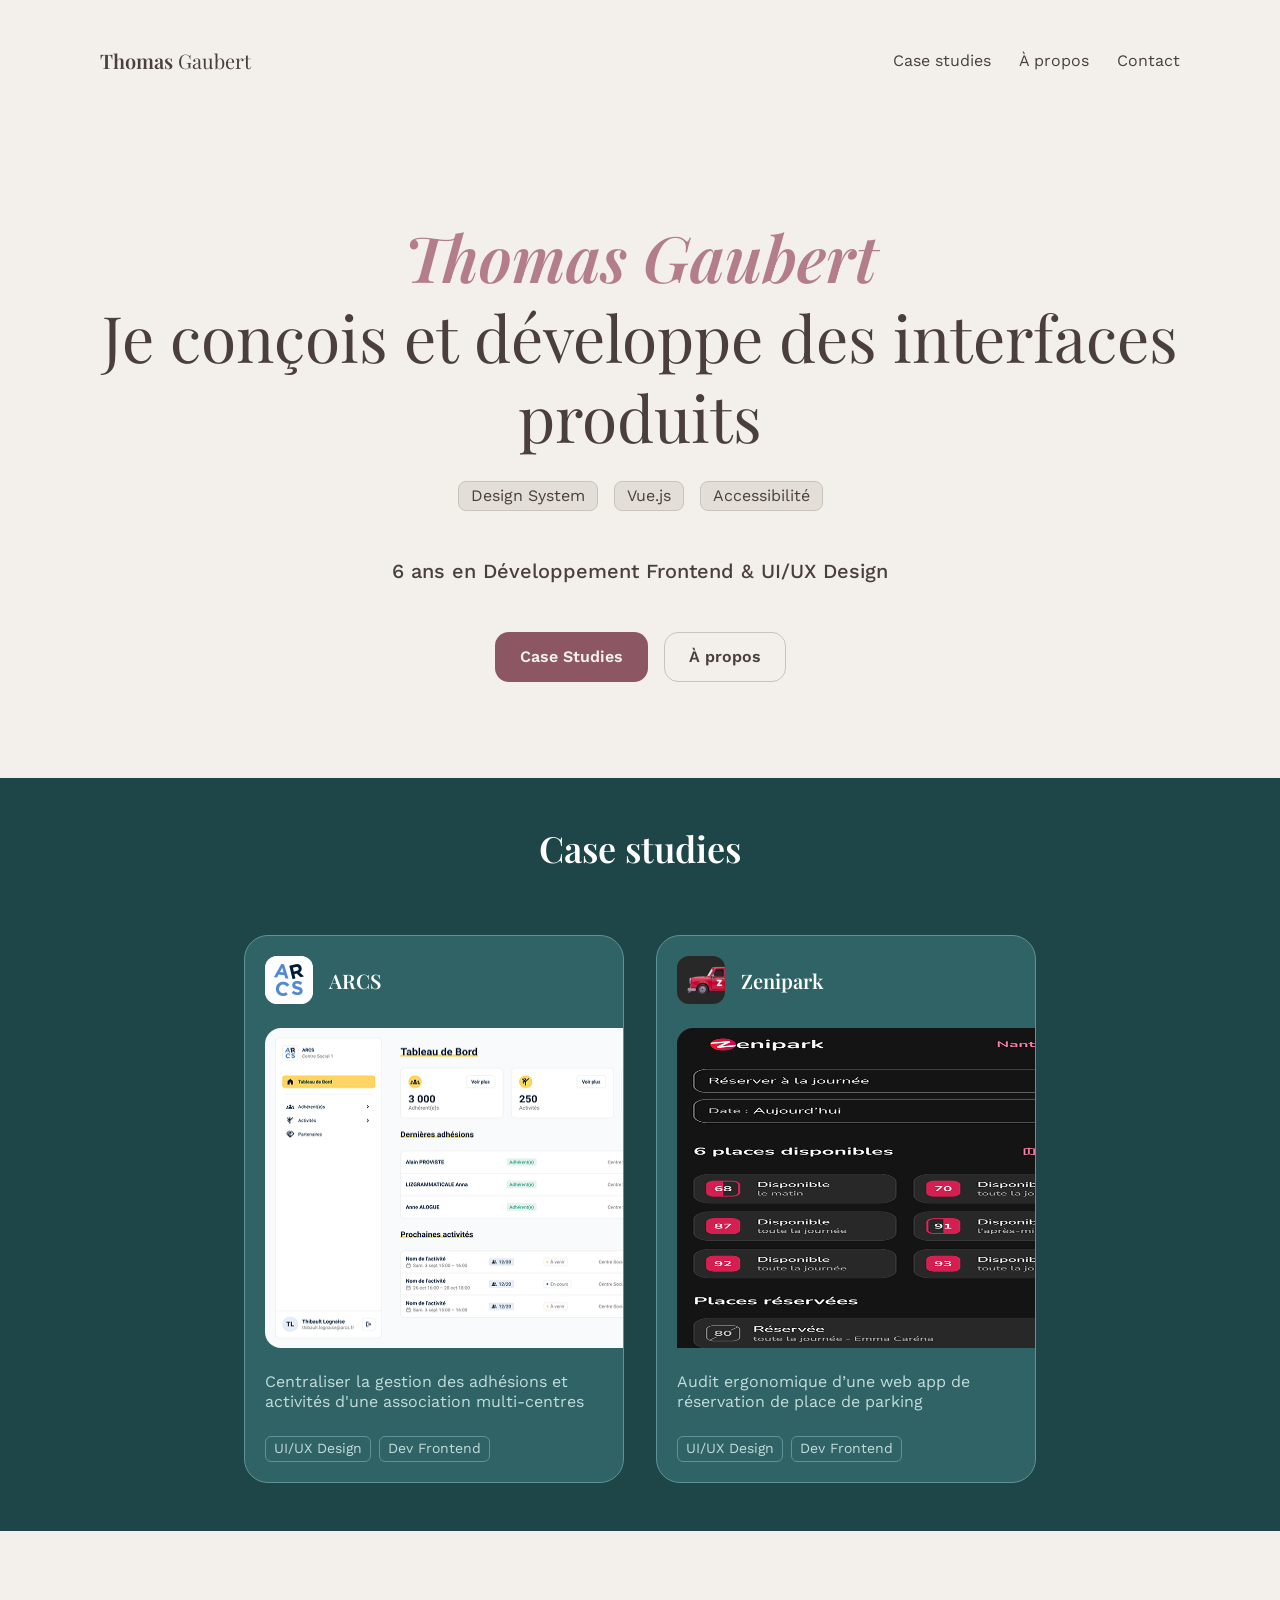
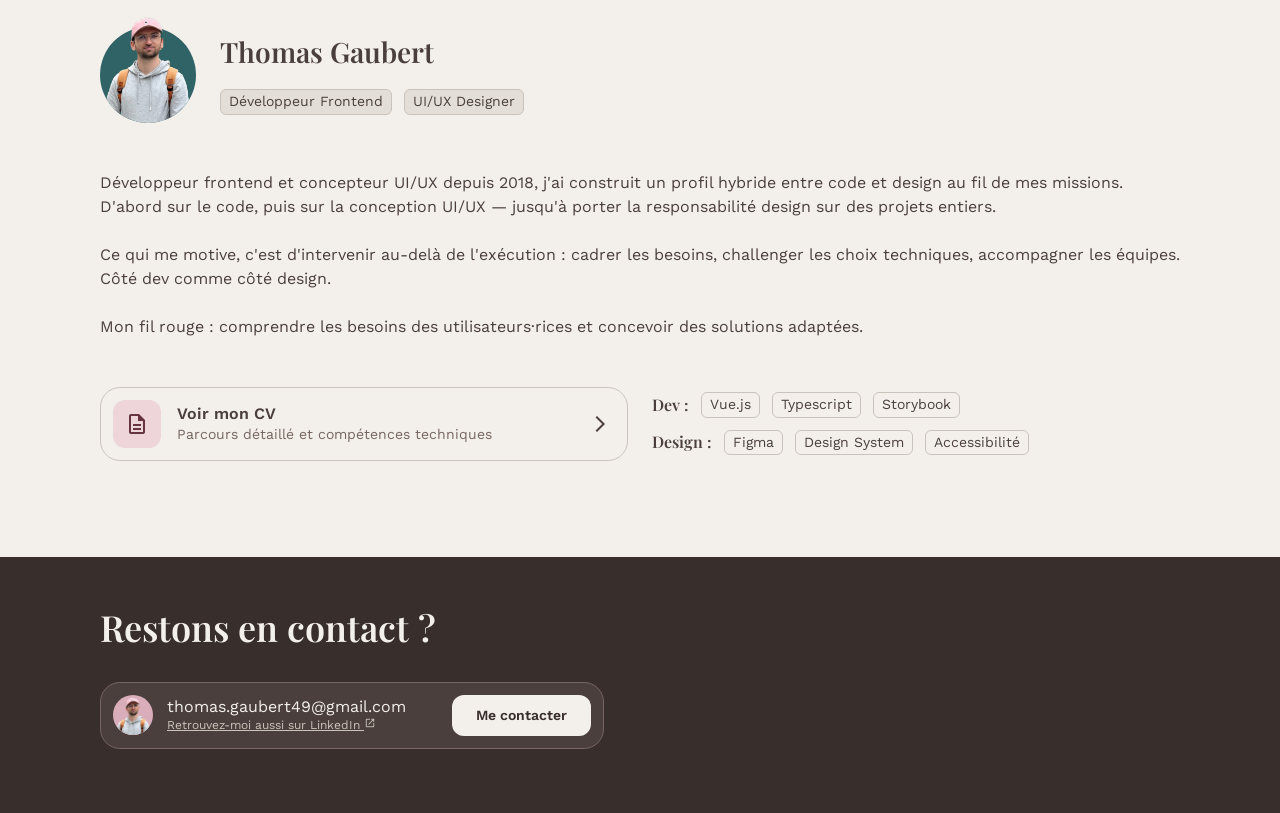
==== index.html @ 0857703d "Initial commit" ====
<!DOCTYPE html>
<html lang="fr">
	<head>
		<meta charset="UTF-8">
		<meta content="width=device-width, initial-scale=1.0" name="viewport">
		<title>Thomas Gaubert — Développeur Frontend & UI/UX Designer</title>
		<meta
			content="Je conçois et développe des interfaces produits. Design System, Vue.js, Accessibilité. 6 ans en Développement Frontend & UI/UX Design."
			name="description">
		<link href="https://fonts.googleapis.com" rel="preconnect">
		<link crossorigin href="https://fonts.gstatic.com" rel="preconnect">
		<link
			href="https://fonts.googleapis.com/css2?family=Work+Sans:ital,wght@0,400;0,500;0,600;0,700;1,400&family=Playfair+Display:ital,wght@0,400;0,600;0,700;1,400;1,600;1,700&display=swap"
			rel="stylesheet">
		<link href="https://fonts.googleapis.com/css2?family=Material+Symbols+Outlined" rel="stylesheet"/>
		
		<!-- Stylesheets -->
		<link href="css/global.css" rel="stylesheet">
		<link href="css/tag.css" rel="stylesheet">
		<link href="css/navigation.css" rel="stylesheet">
		<link href="css/hero.css" rel="stylesheet">
		<link href="css/case-studies.css" rel="stylesheet">
		<link href="css/about.css" rel="stylesheet">
		<link href="css/contact.css" rel="stylesheet">
	</head>
	<body>
		
		<nav class="navigation">
			<a class="navigation__title" href="index.html">
				<span class="navigation__title__stress">Thomas</span>
				Gaubert
			</a>
			<div class="navigation__links">
				<a class="navigation__links__link" href="#case-studies">Case studies</a>
				<a class="navigation__links__link" href="#about">À propos</a>
				<a class="navigation__links__link" href="#contact">Contact</a>
			</div>
		</nav>
		
		<main>
			
			<article class="hero">
				<div class="hero__text">
					<h1 class="hero__title">
						<span class="hero__title__stress">Thomas Gaubert</span><br>
						Je conçois et développe des interfaces produits
					</h1>
					<div class="hero__tags">
						<div class="tag">Design System</div>
						<div class="tag">Vue.js</div>
						<div class="tag">Accessibilité</div>
					</div>
				</div>
				<div class="hero__subtitle">6 ans en Développement Frontend & UI/UX Design</div>
				<div class="hero__button-group">
					<a class="hero__btn -primary" href="#case-studies">Case Studies</a>
					<a class="hero__btn" href="#about">À propos</a>
				</div>
			</article>
			
			<article class="case-studies" id="case-studies" style="background-color: var(--teal-600);">
				<h2 class="case-studies__title">Case studies</h2>
				<div class="case-studies__row">
					
					<a class="case-study" href="./pages/arcs.html">
						<div class="case-study__header">
							<img alt="logo ARCS" class="case-study__logo" src="./assets/arcs-logo.png">
							ARCS
						</div>
						<div class="case-study__screens">
							<img alt="ARCS - écran tableau de bord" class="case-study__screen" src="./assets/arcs-screen.png"/>
						</div>
						<p class="case-study__description">
							Centraliser la gestion des adhésions et activités d'une association
							multi-centres
						</p>
						<div class="case-study__tags">
							<div class="tag">UI/UX Design</div>
							<div class="tag">Dev Frontend</div>
						</div>
					</a>
					
					<a class="case-study" href="./pages/zenipark.html">
						<div class="case-study__header">
							<img alt="logo Zenipark" class="case-study__logo" src="./assets/zenipark-logo.png">
							Zenipark
						</div>
						<div class="case-study__screens">
							<img alt="Zenipark - écran de réservation des places de parking" class="case-study__screen"
							     src="./assets/zenipark-screen-1.png"/>
							<img alt="Zenipark - formulaire pour réserver une place" class="case-study__screen"
							     src="./assets/zenipark-screen-2.png"/>
						</div>
						<p class="case-study__description">
							Audit ergonomique d’une web app de réservation de place de parking
						</p>
						<div class="case-study__tags">
							<div class="tag">UI/UX Design</div>
							<div class="tag">Dev Frontend</div>
						</div>
					</a>
				
				</div>
			</article>
			
			<article class="about" id="about">
				<div class="about__header">
					<div class="about__header__img">
						<img alt="Photo de Thomas" src="assets/thomas.png">
					</div>
					<div class="about__header__text">
						<h2 class="about__title">Thomas Gaubert</h2>
						<div class="about__header__tags">
							<div class="tag">Développeur Frontend</div>
							<div class="tag">UI/UX Designer</div>
						</div>
					</div>
				</div>
				
				<div class="about__content">
					<p>
						Développeur frontend et concepteur UI/UX depuis 2018, j'ai construit un profil hybride entre code et design
						au fil de mes missions. D'abord sur le code, puis sur la conception UI/UX — jusqu'à porter la responsabilité
						design sur des projets entiers.
					</p>
					<p>
						Ce qui me motive, c'est d'intervenir au-delà de l'exécution : cadrer les besoins, challenger les choix
						techniques, accompagner les équipes. Côté dev comme côté design.
					</p>
					<p>
						Mon fil rouge : comprendre les besoins des utilisateurs·rices et concevoir des solutions adaptées.
					</p>
				</div>
				
				<div class="about__footer">
					<a class="cv-btn" href="assets/cv.pdf" role="link" tabindex="0" target="_blank">
						<div class="cv-btn__icon">
							<span class="material-symbols-outlined">description</span>
						</div>
						<div class="cv-btn__text">
							<p class="cv-btn__text__title">
								Voir mon CV
							</p>
							<p class="cv-btn__text__subtitle">
								Parcours détaillé et compétences techniques
							</p>
						</div>
						<span class="cv-btn__arrow material-symbols-outlined">arrow_forward_ios</span>
					</a>
					
					<div class="about__skills">
						<div class="about__skills__row">
							Dev :
							<div class="tag -secondary">Vue.js</div>
							<div class="tag -secondary">Typescript</div>
							<div class="tag -secondary">Storybook</div>
						</div>
						
						<div class="about__skills__row">
							Design :
							<div class="tag -secondary">Figma</div>
							<div class="tag -secondary">Design System</div>
							<div class="tag -secondary">Accessibilité</div>
						</div>
					</div>
				
				</div>
			</article>
		
		</main>
		
		<footer class="contact" id="contact">
			<h2 class="contact__title">Restons en contact ?</h2>
			<div class="contact__card">
				<img alt="Photo de Thomas" class="contact__card__img" src="assets/thomas.png">
				<div class="contact__card_details">
					<p>thomas.gaubert49@gmail.com</p>
					<a class="contact__card_details__link" href="http://www.linkedin.com/in/thomas-gaubert" target="_blank">Retrouvez-moi
						aussi sur LinkedIn
						<span class="material-symbols-outlined">open_in_new</span>
					</a>
				</div>
				<a class="contact__card__btn" href="mailto:thomas.gaubert49@gmail.com">Me contacter</a>
			</div>
		</footer>
	
	</body>
</html>
---- css/global.css ----
:root {
  /* Teal — Primary */
  --teal-100: #E8F2F2;
  --teal-200: #C4DCDD;
  --teal-300: #96BFC1;
  --teal-400: #5E9497;
  --teal-500: #2F6365;
  --teal-600: #1E4547;
  --teal-700: #122A2B;
  --teal-800: #091516;
  --teal-900: #040B0C;
  
  /* Rose — Accent */
  --rose-100: #F7EFF1;
  --rose-200: #EDD5DA;
  --rose-300: #D9AEBA;
  --rose-400: #C8909F;
  --rose-500: #B37D8B;
  --rose-600: #8C5663;
  --rose-700: #663540;
  --rose-800: #401C24;
  --rose-900: #200D12;
  
  /* Neutral — Warm crème to dark (adjusted ramp) */
  --white: #FFFFFF;
  --neutral-100: #F3F0EC;
  --neutral-200: #E3DED7;
  --neutral-300: #CAC3BB;
  --neutral-400: #AEA49E;
  --neutral-500: #91847C;
  --neutral-600: #766560;
  --neutral-700: #5A4D49;
  --neutral-800: #4A3F3C;
  --neutral-900: #382E2C;
  
  
  /* Typography */
  --font-serif: 'Playfair Display', Georgia, serif;
  --font-sans: 'Work Sans', system-ui, -apple-system, sans-serif;
  --semibold: 600;
}

/* --- Reset & Base --- */
*, *::before, *::after {
  box-sizing: border-box;
  margin: 0;
  padding: 0;
}

html {
  scroll-behavior: smooth;
  font-size: 1rem;
  line-height: 1.25 !important;
}

body {
  font-family: var(--font-sans);
  background: var(--neutral-100);
  color: var(--neutral-800);
}

a {
  text-decoration: none;
}

a, a:hover, a:visited, a:active {
  color: unset;
}

a, button, [role="button"] {
  outline: 3px solid transparent;
  outline-offset: 2px;
}

a:focus-visible, button:focus-visible, [role="button"]:focus-visible {
  outline-color: var(--rose-500);
}

article > div {
  max-width: 1080px;
}
---- css/tag.css ----
.tag {
  font-family: var(--font-sans);
  font-weight: normal;
  padding: .1875rem 0.5rem;
  border: 1px solid var(--neutral-300);
  background-color: var(--neutral-200);
  font-size: 0.875rem;
  border-radius: 0.375rem;
  text-align: center;
}

.tag.-secondary {
  background-color: unset;
}
---- css/navigation.css ----
.navigation {
  display: flex;
  justify-content: space-between;
  align-items: center;
  padding: 3rem 6rem;
  max-width: calc(1080px + 12rem);
  margin: 0 auto;
  width: 100%;
}

.navigation__title {
  font-family: var(--font-serif);
  font-size: 1.25rem;
  font-weight: 100;
  transition: .3s;
}

.navigation__title__stress {
  font-weight: var(--semibold);
}

.navigation__title:hover {
  color: var(--rose-500)
}

.navigation__title:active {
  color: var(--rose-600)
}

.navigation__links {
  display: flex;
  gap: 1.75rem;
}

.navigation__links__link {
  position: relative;
  transition: .3s;
  
  &:before {
    content: "";
    display: block;
    position: absolute;
    top: calc(100% + .25rem);
    left: 0;
    height: 2px;
    width: 0;
    background-color: var(--neutral-800);
    transition: .3s;
  }
}

.navigation__links__link:hover {
  color: var(--rose-500);
  
  &:before {
    width: 100%;
    background-color: var(--rose-500);
  }
}

.navigation__links__link:active {
  color: var(--rose-600);
  
  &:before {
    background-color: var(--rose-600);
  }
}

@media (max-width: 768px) {
  .navigation {
    display: none;
  }
}
---- css/hero.css ----
.hero {
  display: flex;
  flex-direction: column;
  align-items: center;
  gap: 3rem;
  padding: 6rem;
}

.hero__text {
  display: flex;
  flex-direction: column;
  align-items: center;
  gap: 1.5rem;
}

.hero__title {
  font-family: var(--font-serif);
  font-size: 4rem;
  font-weight: 200;
  text-align: center;
}

.hero__title__stress {
  color: var(--rose-500);
  font-style: italic;
  font-weight: var(--semibold);
}

.hero__subtitle {
  font-size: 1.25rem;
  font-weight: 500;
  text-align: center;
}

.hero__tags {
  display: flex;
  gap: 1rem;
}

.hero__tags .tag {
  padding: .25rem .75rem;
  border-radius: .5rem;
  font-size: 1rem;
}

.hero__button-group {
  display: flex;
  gap: 1rem;
}

.hero__btn {
  padding: .875rem 1.5rem;
  border: 1px solid var(--neutral-300);
  border-radius: .875rem;
  font-size: 1rem;
  font-weight: var(--semibold);
  transition: .3s;
}

.hero__btn:hover {
  background-color: var(--neutral-200);
}

.hero__btn:active {
  border-color: var(--neutral-400);
  background-color: var(--neutral-300);
}

.hero__btn.-primary {
  background-color: var(--rose-600);
  color: var(--neutral-100);
  border-color: transparent;
}

.hero__btn.-primary:hover {
  background-color: var(--rose-500);
}

.hero__btn.-primary:active {
  background-color: var(--rose-700);
}

@media (max-width: 768px) {
  .hero {
    padding: 3rem 1.5rem;
  }
  
  .hero__title {
    font-size: 1.8rem;
  }
  
  .hero__subtitle {
    font-size: 1rem;
  }
  
  .hero__tags {
    gap: .5rem;
    flex-wrap: wrap;
    justify-content: center;
  }
  
  .hero__tags .tag {
    padding: .1875rem 0.5rem;
    font-size: 0.875rem;
    border-radius: 0.375rem;
  }
  
  .hero__button-group {
    flex-wrap: wrap;
    justify-content: center;
    gap: .75rem;
  }
  
  .hero__btn {
    padding: .75rem 1.5rem;
    border-radius: .75rem;
    font-size: .875rem;
  }
  
}
---- css/case-studies.css ----
.case-studies {
  display: flex;
  flex-direction: column;
  align-items: center;
  justify-content: center;
  padding: 3rem;
  gap: 4rem;
  color: var(--white)
}

.case-studies__title {
  font-family: var(--font-serif);
  font-size: 2.25rem;
  font-weight: var(--semibold);
}

.case-studies__row {
  max-width: 1080px;
  margin: 0 auto;
  width: 100%;
  display: flex;
  gap: 2rem;
  flex-wrap: wrap;
  justify-content: center;
}

.case-study {
  display: flex;
  flex-direction: column;
  gap: 1.5rem;
  width: min(380px, 100%);
  border: 1px solid var(--teal-400);
  background-color: var(--teal-500);
  border-radius: 1.5rem;
  padding: 1.25rem;
  transition: .3s;
  overflow: hidden;
  cursor: pointer;
}

.case-study:hover {
  transform: translateY(-.25rem);
  background-color: var(--teal-400);
  border-color: var(--teal-300);
}

.case-study:hover .tag {
  border-color: var(--teal-300);
}

.case-study:active {
  transform: translateY(0);
  background-color: var(--teal-500);
  border-color: var(--teal-400);
}

.case-study__header {
  display: flex;
  align-items: center;
  gap: 1rem;
  font-family: var(--font-serif);
  font-weight: var(--semibold);
  font-size: 1.25rem;
}

.case-study__logo {
  background-color: var(--white);
  color: var(--teal-500);
  font-size: 1rem;
  font-weight: normal;
  font-family: var(--font-sans);
  height: 3rem;
  width: 3rem;
  border-radius: .75rem;
}

.case-study__screens {
  display: flex;
  justify-items: flex-start;
  flex-shrink: 0;
  gap: 1.5rem;
  height: 320px;
}

.case-study__screen {
  border-radius: 1rem;
  flex-shrink: 0;
}

.case-study__description {
  font-size: 1rem;
  color: var(--teal-200);
  flex-grow: 1;
}

.case-study__tags {
  display: flex;
  gap: .5rem;
}

.case-study__tags .tag {
  background-color: unset;
  border-color: var(--teal-400);
  color: var(--teal-200);
  transition: .3s;
  text-align: left;
}

.case-study:nth-child(2) .case-study__screen {
  border-radius: 1rem 1rem 0 0;
}

@media (max-width: 768px) {
  
  .case-studies {
    padding: 3rem 1.5rem;
    gap: 2rem;
  }
  
  .case-studies__title {
    font-size: 1.5rem;
  }
  
  .case-study {
    padding: .8rem;
    border-radius: 1.25rem;
  }
  
  .case-study__screens {
    display: none;
  }
}
---- css/about.css ----
.about {
  display: flex;
  flex-direction: column;
  align-items: center;
  gap: 3rem;
  padding: 6rem;
}

.about__header {
  width: 100%;
  display: flex;
  align-items: center;
  gap: 1.5rem
}

.about__header__img {
  display: flex;
  background-color: var(--teal-500);
  justify-content: center;
  align-items: flex-end;
  height: 6rem;
  width: 6rem;
  border-radius: 3rem;
}

.about__header__img img {
  height: 7rem;
  width: 6rem;
  object-fit: cover;
  object-position: top center;
  border-bottom-left-radius: 3rem;
  border-bottom-right-radius: 3rem;
}

.about__header__text {
  display: flex;
  flex-direction: column;
  gap: 1.25rem
}

.about__title {
  font-family: var(--font-serif);
  font-size: 1.75rem;
  font-weight: var(--semibold);
}

.about__header__tags {
  display: flex;
  gap: .75rem;
}

.about__content {
  display: flex;
  flex-direction: column;
  gap: 1.5rem;
}

.about__content p {
  line-height: 1.5;
}

.about__footer {
  width: 100%;
  display: flex;
  flex-wrap: wrap;
  gap: 1.5rem;
  align-items: center;
  
}

.cv-btn {
  flex: 1 1 24rem;
  display: flex;
  align-items: center;
  gap: 1rem;
  border: 1px solid var(--neutral-300);
  border-radius: 1.25rem;
  padding: .75rem 1rem .75rem .75rem;
  cursor: pointer;
  transition: .3s;
}

.cv-btn:hover {
  background-color: var(--neutral-200);
}

.cv-btn:hover .cv-btn__icon {
  background-color: var(--rose-300);
}

.cv-btn:active {
  border-color: var(--neutral-400);
  background-color: var(--neutral-300);
}

.cv-btn:active .cv-btn__icon {
  background-color: var(--rose-400);
}

.cv-btn__icon {
  flex-shrink: 0;
  display: flex;
  align-items: center;
  justify-content: center;
  height: 3rem;
  width: 3rem;
  border-radius: .75rem;
  background-color: var(--rose-200);
  transition: .3s;
}

.cv-btn__icon [class^="material-"] {
  color: var(--rose-700);
}

.cv-btn__text {
  display: flex;
  flex-direction: column;
  gap: .125rem;
  width: 100%;
}

.cv-btn__text__title {
  font-weight: var(--semibold);
}

.cv-btn__text__subtitle {
  font-size: .875rem;
  color: var(--neutral-600);
}

.cv-btn__arrow {
  font-size: 1.25rem;
}

.about__skills {
  flex: 1 1 24rem;
  display: flex;
  flex-direction: column;
  gap: .75rem
}

.about__skills__row {
  display: flex;
  align-items: center;
  flex-wrap: wrap;
  gap: .75rem;
  font-family: var(--font-serif);
  font-weight: var(--semibold);
}

@media (max-width: 768px) {
  .about {
    padding: 3rem 1.5rem;
  }
  
  .about__header {
    align-items: flex-start;
    flex-direction: column;
    gap: 1rem;
  }
  
  .about__header__text {
    gap: .5rem;
  }
}
---- css/contact.css ----
.contact {
  display: flex;
  flex-direction: column;
  align-items: flex-start;
  gap: 2rem;
  background-color: var(--neutral-900);
  padding: 3rem 6rem 4rem 6rem;
  color: var(--neutral-100);
}

.contact__title {
  font-family: var(--font-serif);
  font-size: 2.25rem;
  font-weight: var(--semibold);
  max-width: 1080px;
  margin: 0 auto;
  width: 100%;
}

.contact__card {
  display: flex;
  align-items: center;
  gap: .875rem;
  padding: .75rem;
  border-radius: 1.25rem;
  background-color: var(--neutral-800);
  border: 1px solid var(--neutral-600);
  max-width: 1080px;
  margin: 0 max(0px, calc(50% - 540px));
}

.contact__card__img {
  background-color: var(--rose-300);
  height: 2.5rem;
  width: 2.5rem;
  border-radius: 1.25rem;
  object-fit: cover;
  object-position: top center;
}

.contact__card_details {
  display: flex;
  flex-direction: column;
  padding-right: 2rem;
}

.contact__card_details__link {
  text-decoration: underline;
  color: var(--neutral-300) !important;
  font-size: .75rem;
  transition: .1s;
}

.contact__card_details__link [class^="material-"] {
  font-size: inherit;
}

.contact__card_details__link:hover {
  color: var(--neutral-100) !important;
}

.contact__card__btn {
  padding: .75rem 1.5rem;
  border-radius: .75rem;
  background-color: var(--neutral-100);
  color: var(--neutral-900);
  font-weight: var(--semibold);
  font-size: .875rem;
  transition: .3s;
}

.contact__card__btn:hover {
  background-color: var(--neutral-300);
  color: var(--neutral-900);
}

.contact__card__btn:active {
  color: var(--neutral-900);
  background-color: var(--neutral-400);
}


@media (max-width: 768px) {
  .contact {
    padding: 3rem 1.5rem;
  }
  
  .contact__title {
    font-size: 1.375rem;
  }
  
  .contact__card {
    padding: .675rem;
    flex-direction: column;
    align-items: flex-start;
    width: 100%;
    overflow: hidden;
  }
  
  .contact__card_details {
    width: 100%;
    overflow: hidden;
    padding-right: 0;
  }
  
  .contact__card_details p {
    font-size: .875rem;
    width: 100%;
  }
  
  .contact__card_details__link {
    font-size: .75rem;
  }
}
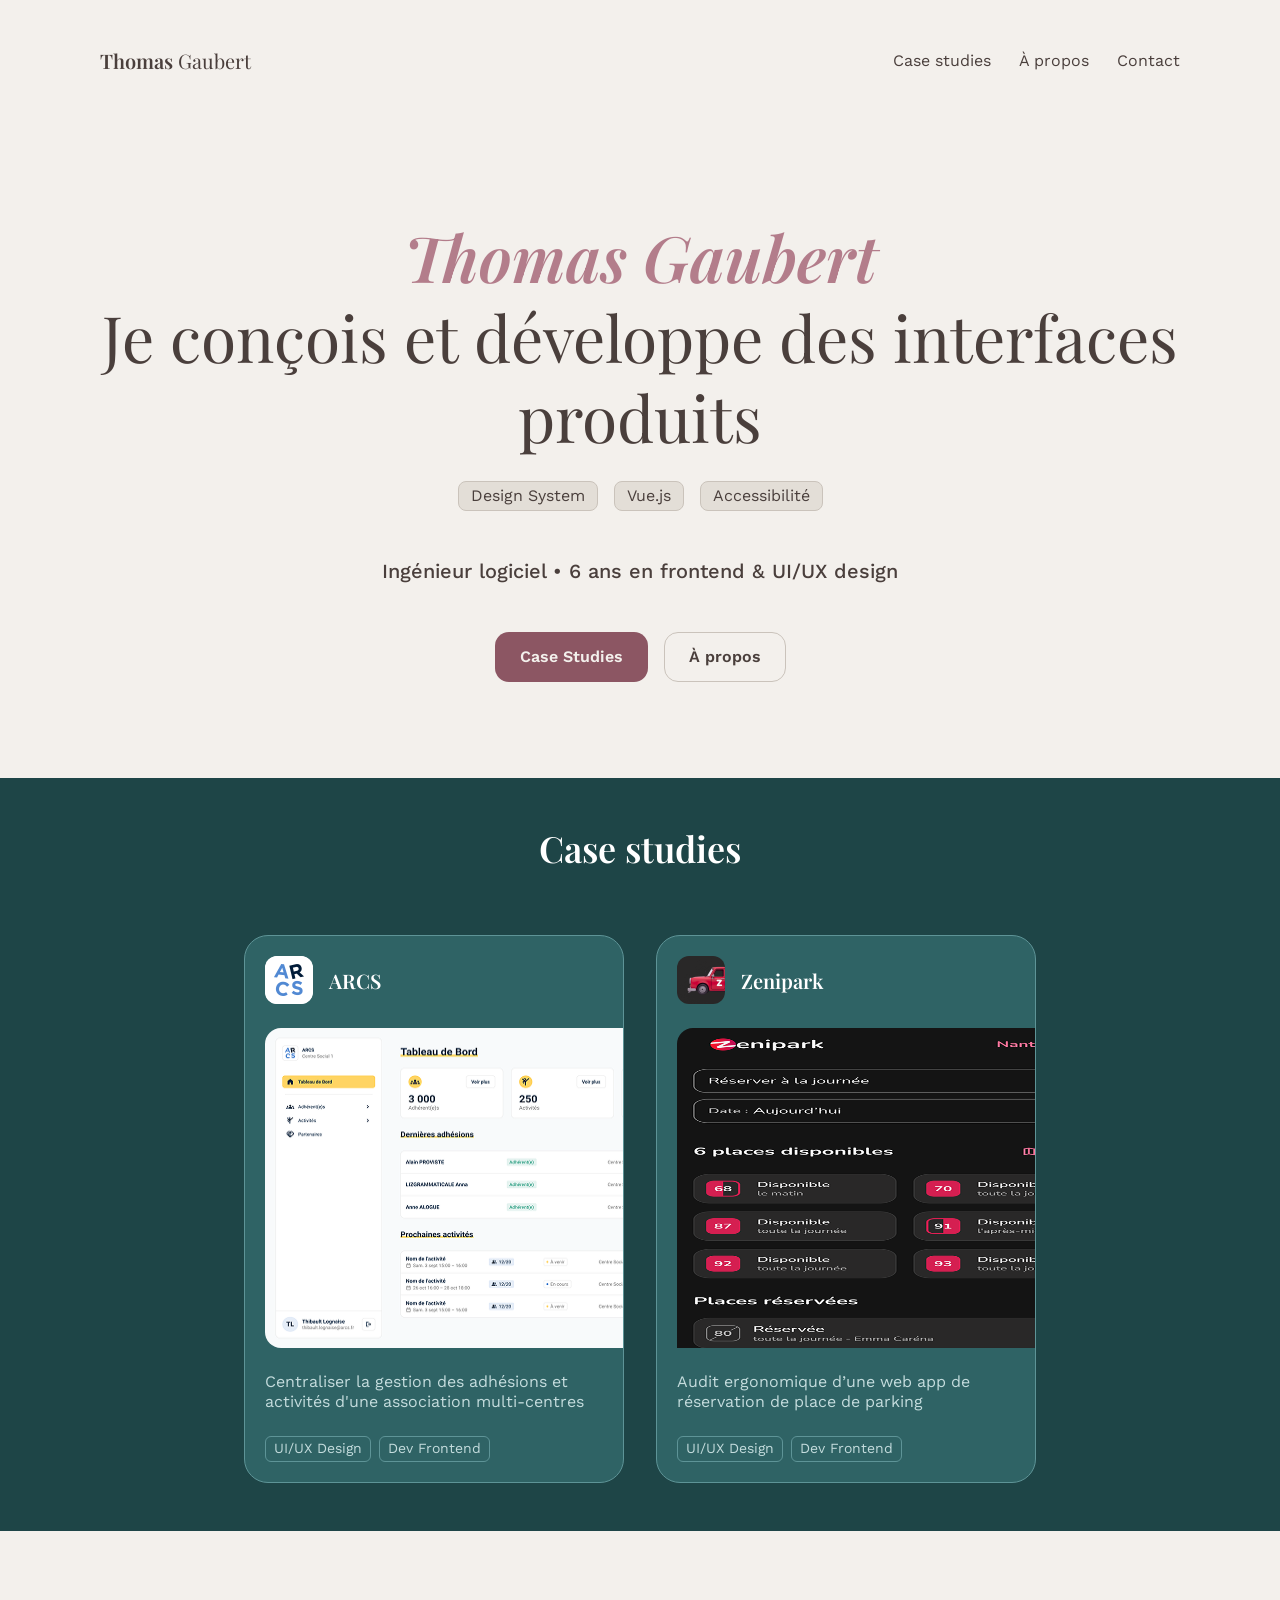
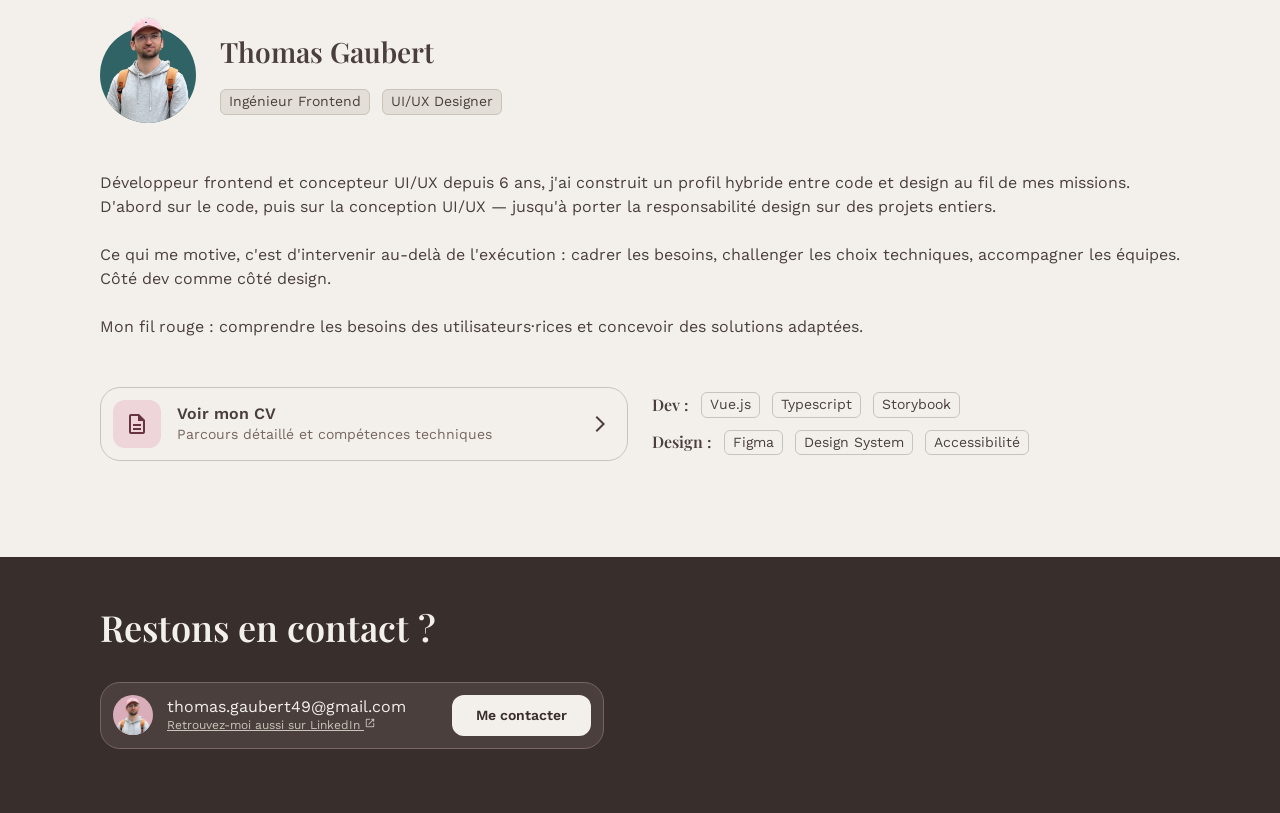
==== commit b210f2ec: "feat: update wording" ====
--- a/index.html
+++ b/index.html
@@ -51,7 +51,7 @@
 						<div class="tag">Accessibilité</div>
 					</div>
 				</div>
-				<div class="hero__subtitle">6 ans en Développement Frontend & UI/UX Design</div>
+				<div class="hero__subtitle">Ingénieur logiciel • 6 ans en frontend & UI/UX design</div>
 				<div class="hero__button-group">
 					<a class="hero__btn -primary" href="#case-studies">Case Studies</a>
 					<a class="hero__btn" href="#about">À propos</a>
@@ -111,7 +111,7 @@
 					<div class="about__header__text">
 						<h2 class="about__title">Thomas Gaubert</h2>
 						<div class="about__header__tags">
-							<div class="tag">Développeur Frontend</div>
+							<div class="tag">Ingénieur Frontend</div>
 							<div class="tag">UI/UX Designer</div>
 						</div>
 					</div>
@@ -119,7 +119,7 @@
 				
 				<div class="about__content">
 					<p>
-						Développeur frontend et concepteur UI/UX depuis 2018, j'ai construit un profil hybride entre code et design
+						Développeur frontend et concepteur UI/UX depuis 6 ans, j'ai construit un profil hybride entre code et design
 						au fil de mes missions. D'abord sur le code, puis sur la conception UI/UX — jusqu'à porter la responsabilité
 						design sur des projets entiers.
 					</p>
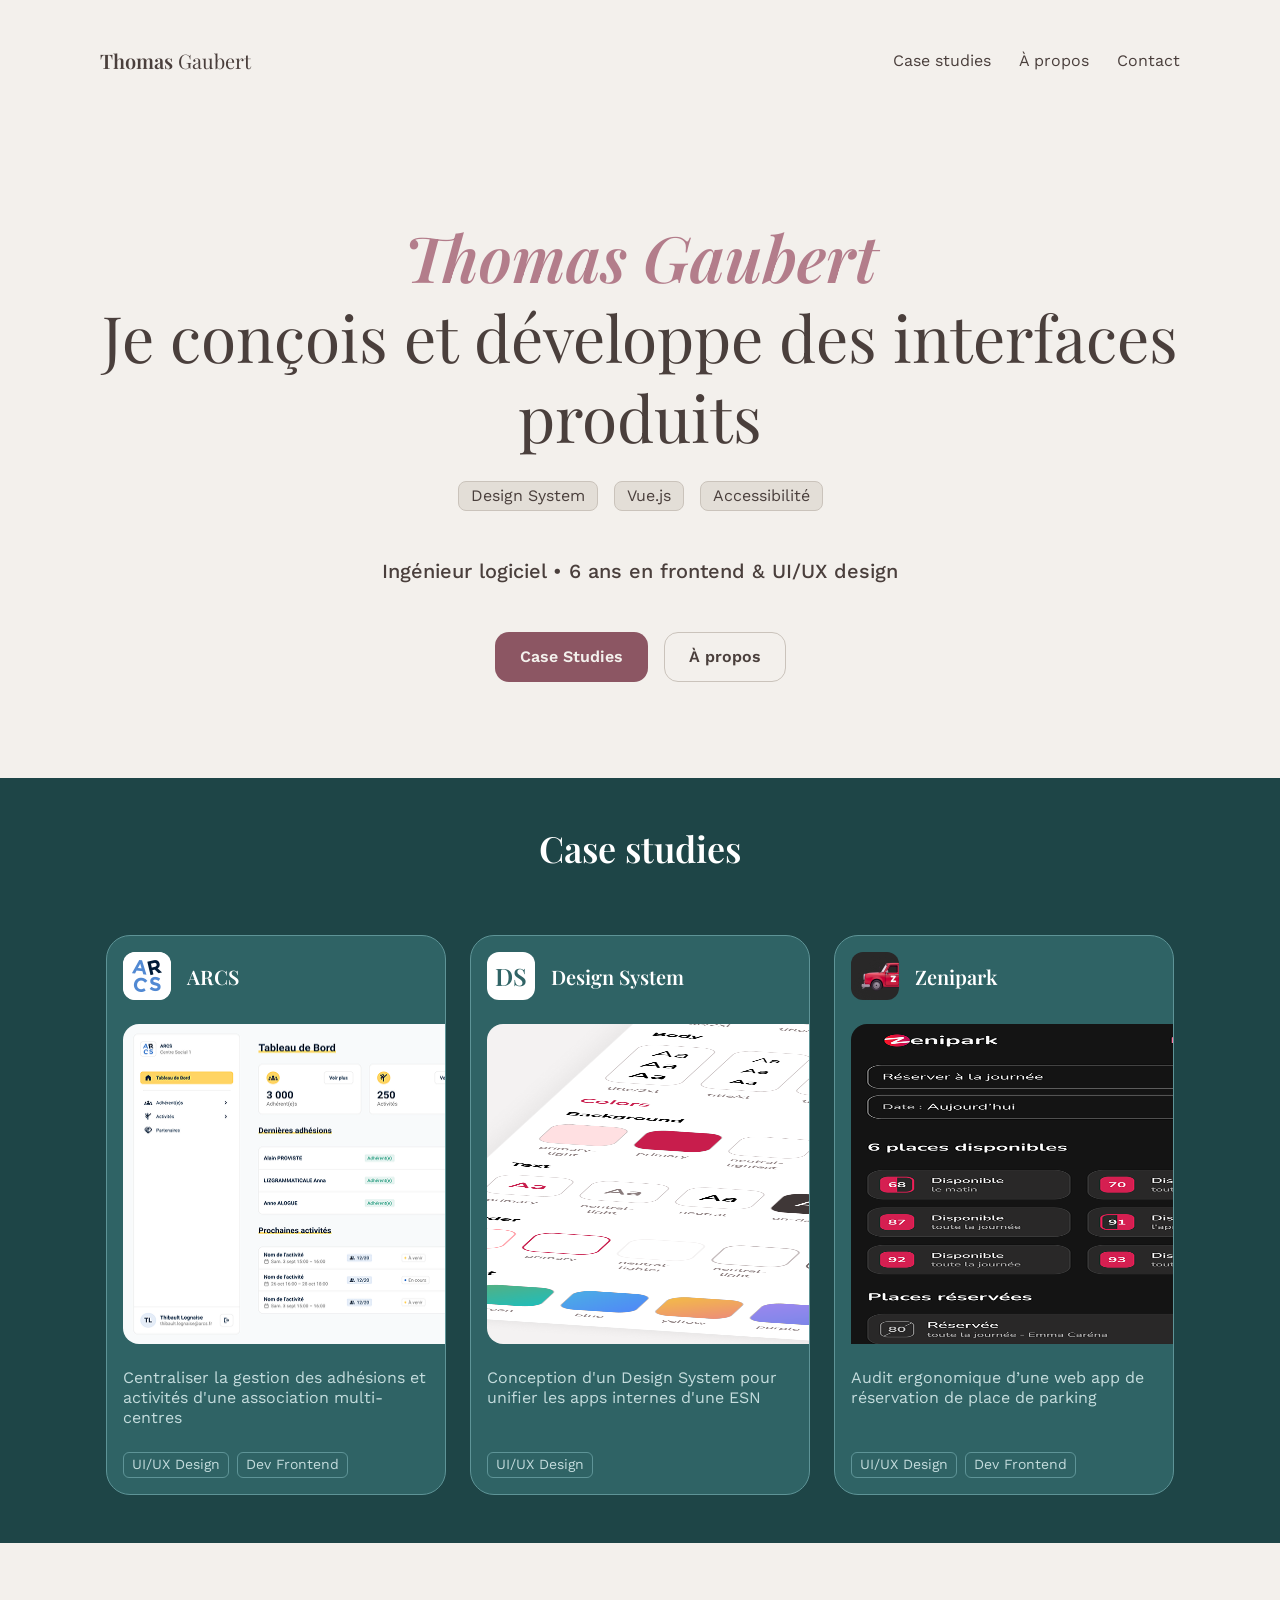
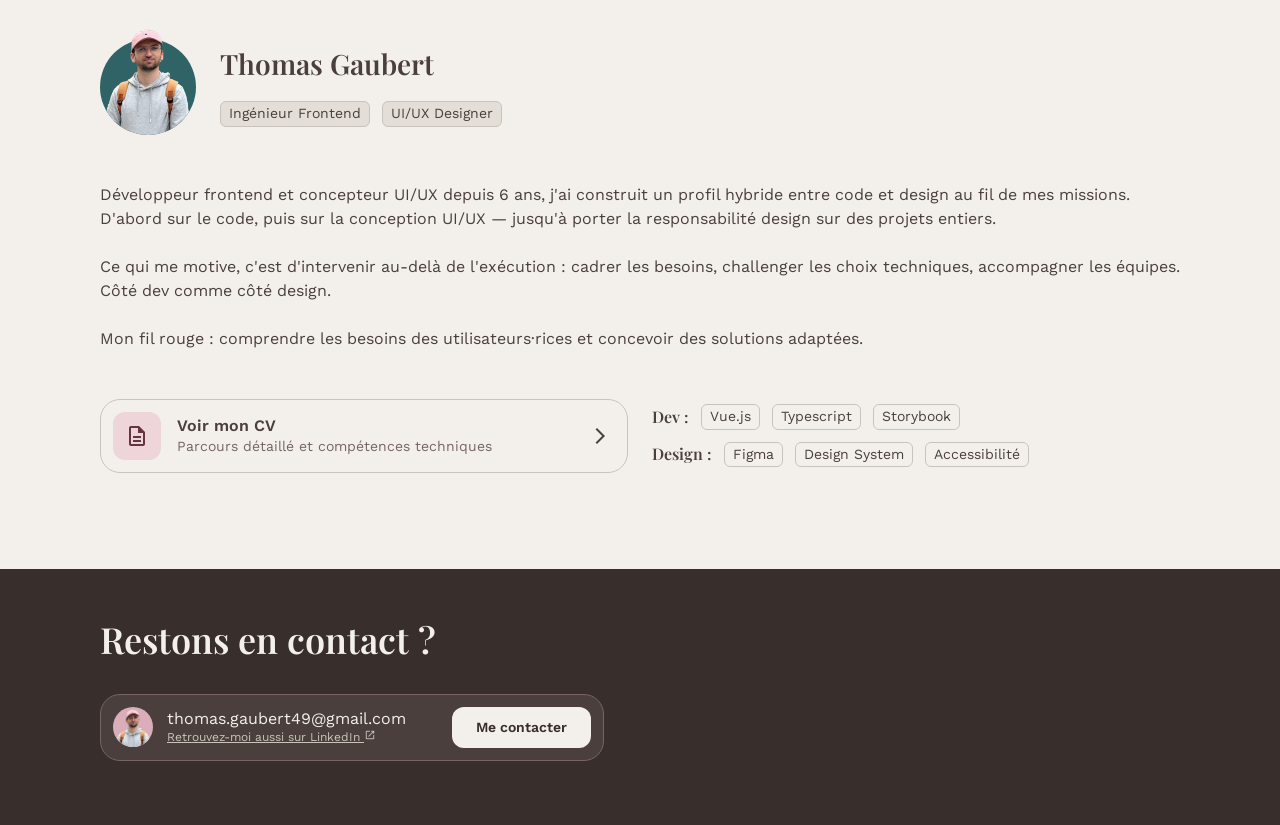
==== commit f3560a60: "feat: add design-system study case" ====
--- a/index.html
+++ b/index.html
@@ -3,7 +3,8 @@
 	<head>
 		<meta charset="UTF-8">
 		<meta content="width=device-width, initial-scale=1.0" name="viewport">
-		<title>Thomas Gaubert — Développeur Frontend & UI/UX Designer</title>
+		<title>Thomas Gaubert — Ingénieur Frontend & UI/UX Designer</title>
+		<link href="./favicon.ico" rel="icon" type="image/x-icon">
 		<meta
 			content="Je conçois et développe des interfaces produits. Design System, Vue.js, Accessibilité. 6 ans en Développement Frontend & UI/UX Design."
 			name="description">
@@ -77,6 +78,25 @@
 						<div class="case-study__tags">
 							<div class="tag">UI/UX Design</div>
 							<div class="tag">Dev Frontend</div>
+						</div>
+					</a>
+					
+					<a class="case-study" href="./pages/design-system.html">
+						<div class="case-study__header">
+							<span class="case-study__logo">DS</span>
+							Design System
+						</div>
+						<div class="case-study__screens">
+							<img alt="Design System - Assemblage de design tokens" class="case-study__screen"
+							     src="./assets/ds-screen-2.png"/>
+							<img alt="Design System - Assemblage de composants" class="case-study__screen"
+							     src="./assets/ds-screen-1.png"/>
+						</div>
+						<p class="case-study__description">
+							Conception d'un Design System pour unifier les apps internes d'une ESN
+						</p>
+						<div class="case-study__tags">
+							<div class="tag">UI/UX Design</div>
 						</div>
 					</a>
 					
@@ -135,7 +155,7 @@
 				<div class="about__footer">
 					<a class="cv-btn" href="assets/cv.pdf" role="link" tabindex="0" target="_blank">
 						<div class="cv-btn__icon">
-							<span class="material-symbols-outlined">description</span>
+							<span aria-hidden="true" class="material-symbols-outlined">description</span>
 						</div>
 						<div class="cv-btn__text">
 							<p class="cv-btn__text__title">
@@ -145,7 +165,7 @@
 								Parcours détaillé et compétences techniques
 							</p>
 						</div>
-						<span class="cv-btn__arrow material-symbols-outlined">arrow_forward_ios</span>
+						<span aria-hidden="true" class="cv-btn__arrow material-symbols-outlined">arrow_forward_ios</span>
 					</a>
 					
 					<div class="about__skills">
@@ -177,7 +197,7 @@
 					<p>thomas.gaubert49@gmail.com</p>
 					<a class="contact__card_details__link" href="http://www.linkedin.com/in/thomas-gaubert" target="_blank">Retrouvez-moi
 						aussi sur LinkedIn
-						<span class="material-symbols-outlined">open_in_new</span>
+						<span aria-hidden="true" class="material-symbols-outlined">open_in_new</span>
 					</a>
 				</div>
 				<a class="contact__card__btn" href="mailto:thomas.gaubert49@gmail.com">Me contacter</a>
--- a/css/case-studies.css
+++ b/css/case-studies.css
@@ -3,7 +3,7 @@
   flex-direction: column;
   align-items: center;
   justify-content: center;
-  padding: 3rem;
+  padding: 3rem 1rem;
   gap: 4rem;
   color: var(--white)
 }
@@ -19,7 +19,7 @@
   margin: 0 auto;
   width: 100%;
   display: flex;
-  gap: 2rem;
+  gap: 1.5rem;
   flex-wrap: wrap;
   justify-content: center;
 }
@@ -28,11 +28,11 @@
   display: flex;
   flex-direction: column;
   gap: 1.5rem;
-  width: min(380px, 100%);
+  width: min(340px, 100%);
   border: 1px solid var(--teal-400);
   background-color: var(--teal-500);
   border-radius: 1.5rem;
-  padding: 1.25rem;
+  padding: 1rem;
   transition: .3s;
   overflow: hidden;
   cursor: pointer;
@@ -64,11 +64,13 @@
 }
 
 .case-study__logo {
+  display: flex;
+  justify-content: center;
+  align-items: center;
   background-color: var(--white);
   color: var(--teal-500);
-  font-size: 1rem;
-  font-weight: normal;
-  font-family: var(--font-sans);
+  font-size: 1.5rem;
+  font-family: var(--font-serif);
   height: 3rem;
   width: 3rem;
   border-radius: .75rem;
@@ -106,7 +108,7 @@
   text-align: left;
 }
 
-.case-study:nth-child(2) .case-study__screen {
+.case-study:nth-child(3) .case-study__screen {
   border-radius: 1rem 1rem 0 0;
 }
 
